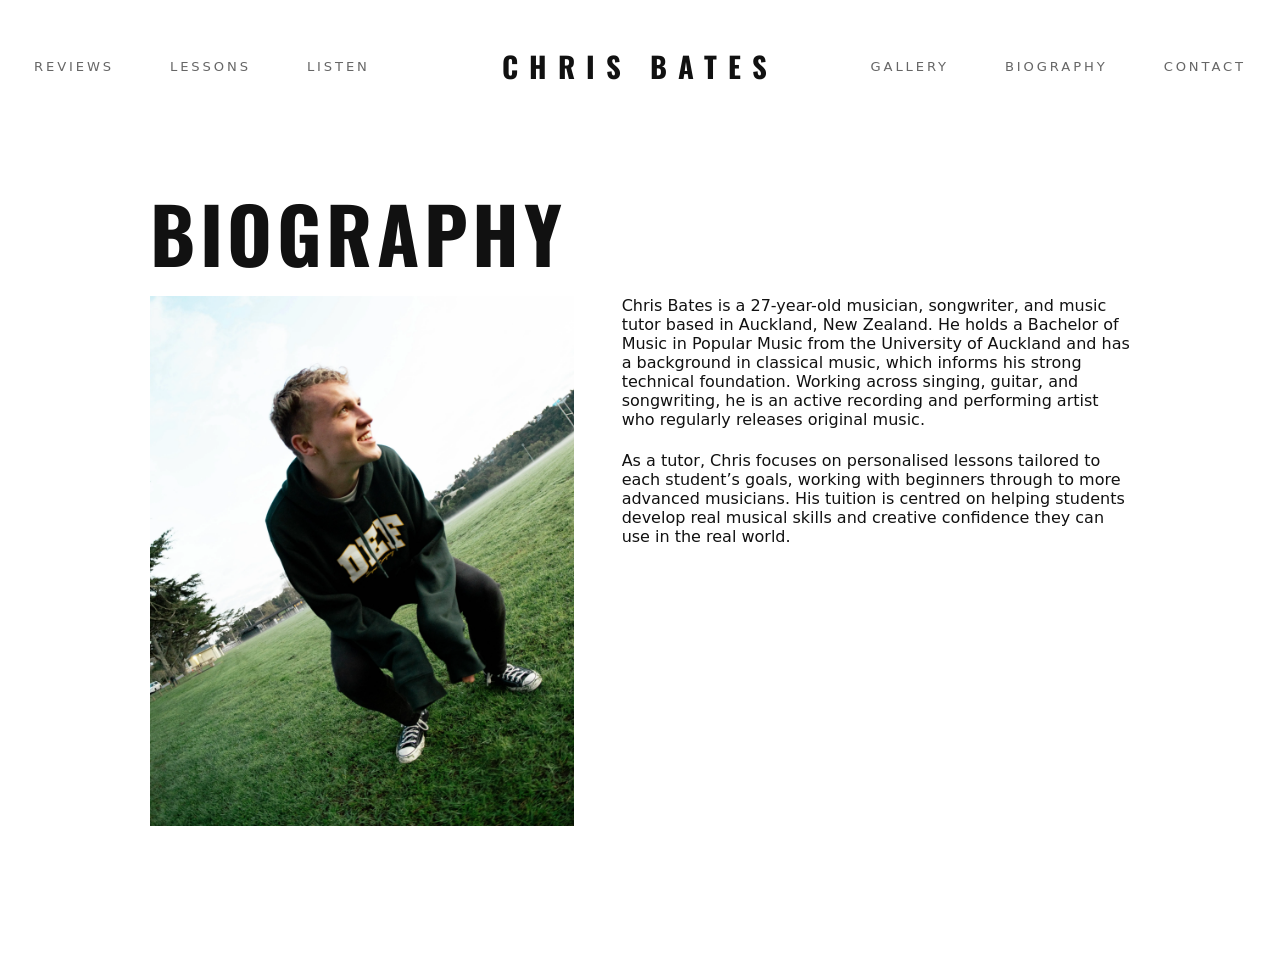
==== biography/index.html @ bfe5a878 "Add files via upload" ====
<!DOCTYPE html>
<html lang="en">
<head>
  <meta charset="UTF-8" />
  <meta name="viewport" content="width=device-width, initial-scale=1" />
  <title>Biography — Chris Bates</title>
  <link rel="stylesheet" href="/css/style.css" />
</head>
<body>

  <header class="header">
    <nav class="nav">
      <div class="nav-left">
        <a href="/reviews" class="nav-link">Reviews</a>
        <a href="/lessons" class="nav-link">Lessons</a>
        <a href="/listen" class="nav-link">Listen</a>
      </div>

      <a href="/" class="brand">Chris Bates</a>

      <div class="nav-right">
        <a href="/gallery" class="nav-link">Gallery</a>
        <a href="/biography" class="nav-link">Biography</a>
        <a href="/contact" class="nav-link">Contact</a>
      </div>
    </nav>
  </header>

  <main class="page">
    <div class="page-inner">

      <h1>Biography</h1>

      <div class="bio-layout">
        <div class="bio-image">
          <img src="/img/green.webp" alt="Chris Bates portrait">
        </div>

        <div class="bio-text">
          <p>
            Chris Bates is a 27-year-old musician, songwriter, and music tutor based in Auckland,
            New Zealand. He holds a Bachelor of Music in Popular Music from the University of Auckland
            and has a background in classical music, which informs his strong technical foundation.
            Working across singing, guitar, and songwriting, he is an active recording and performing
            artist who regularly releases original music.
          </p>

          <p>
            As a tutor, Chris focuses on personalised lessons tailored to each student’s goals,
            working with beginners through to more advanced musicians. His tuition is centred on
            helping students develop real musical skills and creative confidence they can use in
            the real world.
          </p>
        </div>
      </div>

    </div>
  </main>

</body>
</html>
---- css/style.css ----
/* ================= FONTS ================= */

@font-face {
  font-family: 'Oswald';
  src: url('/fonts/Oswald-Regular.ttf') format('truetype');
  font-weight: 400;
  font-style: normal;
  font-display: swap;
}

@font-face {
  font-family: 'Oswald';
  src: url('/fonts/Oswald-Medium.ttf') format('truetype');
  font-weight: 500;
  font-style: normal;
  font-display: swap;
}

@font-face {
  font-family: 'Oswald';
  src: url('/fonts/Oswald-Bold.ttf') format('truetype');
  font-weight: 700;
  font-style: normal;
  font-display: swap;
}

/* ================= ROOT ================= */

:root{
  --text:#111;
  --muted:#666;
  --bg:#fff;

  --max:1280px;
  --gutter: clamp(18px, 3vw, 34px);

  --page-max: 980px;
  --rule: #e9e9e9;
}

*{box-sizing:border-box}
html,body{margin:0;padding:0}

body{
  font-family: system-ui,-apple-system,Segoe UI,Roboto,Helvetica,Arial,sans-serif;
  background:var(--bg);
  color:var(--text);
}

/* ================= HEADER ================= */

.header{
  background:#fff;
  padding:52px var(--gutter) 44px;
}

.nav{
  width:min(var(--max), 100%);
  margin:0 auto;
  display:grid;
  grid-template-columns:1fr auto 1fr;
  align-items:center;
  column-gap:48px;
}

.nav-left,
.nav-right{
  display:flex;
  gap:56px;
  align-items:center;
  white-space:nowrap;
}

.nav-right{justify-content:flex-end}

.nav-link{
  text-decoration:none;
  color:var(--muted);
  text-transform:uppercase;
  letter-spacing:0.22em;
  font-size:0.82rem;
  font-weight:400;
}

.nav-link:hover{color:var(--text)}

.brand{
  text-decoration:none;
  color:var(--text);
  font-family:'Oswald', system-ui, sans-serif;
  text-transform:uppercase;
  letter-spacing:0.38em;
  font-size:1.8rem;
  font-weight:700;
  line-height:1;
}

@media (max-width:1180px){
  .header{padding:44px var(--gutter) 38px}
  .nav{column-gap:28px}
  .nav-left,.nav-right{gap:36px}
  .nav-link{font-size:0.78rem; letter-spacing:0.18em}
  .brand{font-size:1.6rem; letter-spacing:0.30em}
}

@media (max-width:980px){
  .header{padding:34px var(--gutter) 28px}
  .nav{
    grid-template-columns:1fr;
    row-gap:18px;
    justify-items:center;
  }
  .nav-left,.nav-right{
    justify-content:center;
    flex-wrap:wrap;
    gap:20px;
  }
  .brand{font-size:1.4rem; letter-spacing:0.22em}
}

/* ================= HOME HERO ================= */

.hero{
  width:min(var(--max), calc(100% - (var(--gutter) * 2)));
  margin:18px auto 0;
  height:82vh;
  background:url("../img/hero.webp") center / cover no-repeat;
  position:relative;
  overflow:hidden;
}

.hero::after{
  content:"";
  position:absolute;
  inset:0;
  background:rgba(0,0,0,0.42);
}

.hero-copy{
  position:absolute;
  left:0; right:0;
  bottom:56px;
  text-align:center;
  padding:0 28px;
  color:#fff;
  z-index:1;
}

.hero-copy h1{
  margin:0 0 14px;
  font-family:'Oswald', system-ui, sans-serif;
  font-size:clamp(26px,2.9vw,44px);
  font-weight:700;
  letter-spacing:0.06em;
  text-transform:uppercase;
  line-height:1.05;
  white-space:nowrap;
}

/* mobile: allow wrapping so it doesn't chop off */
@media (max-width:820px){
  .hero{height:72vh}
  .hero-copy{bottom:32px}

  .hero-copy h1{
    white-space:normal;
    text-wrap:balance;
    overflow-wrap:break-word;
    font-size:clamp(22px,6vw,32px);
    letter-spacing:0.04em;
  }
}

.hero-copy p{
  margin:0 0 22px;
  font-size:1rem;
  color:rgba(255,255,255,0.9);
}

/* ================= BUTTONS ================= */

.cta{
  display:inline-block;
  text-decoration:none;
  padding:14px 30px;
  border:2px solid #fff;
  color:#fff;
  text-transform:uppercase;
  letter-spacing:0.25em;
  font-weight:700;
  background:transparent;
}

.cta:hover{background:rgba(255,255,255,0.12)}

.cta.dark{
  border-color:#111;
  color:#111;
}

.cta.dark:hover{
  background:rgba(0,0,0,0.06);
}

/* ================= WHITE PAGES ================= */

.page{
  width:min(var(--max), 100%);
  margin:0 auto;
  padding:26px var(--gutter) 90px;
}

.page-inner{
  width:min(var(--page-max), 100%);
  margin:0 auto;
  padding:44px 0;
}

/* Page titles */
.page h1{
  margin:0 0 26px;
  font-family:'Oswald', system-ui, sans-serif;
  font-size:clamp(44px,6vw,78px);
  line-height:0.98;
  font-weight:700;
  letter-spacing:0.06em;
  text-transform:uppercase;
}

/* Section titles */
.page h2{
  font-family:'Oswald', system-ui, sans-serif;
  text-transform:uppercase;
  letter-spacing:0.12em;
  font-weight:600;
  font-size:1.15rem;
  margin:0 0 10px;
}

/* Intro */
.page .intro{
  margin:0 0 46px;
  font-size:1.06rem;
  color:#222;
  max-width:75ch;
}

/* Content blocks */
.lesson-block{
  padding:18px 0;
  border-top:1px solid var(--rule);
}

.lesson-block:first-of-type{
  border-top:none;
  padding-top:0;
}

.lesson-block p{
  margin:0;
  color:#333;
  max-width:80ch;
}

/* Contact CTA spacing */
.page-cta{
  margin-top:32px;
}

/* ================= BIO PAGE ================= */

.bio-layout{
  display:grid;
  grid-template-columns:1fr 1.2fr;
  gap:48px;
  align-items:start;
}

.bio-image img{
  width:100%;
  height:auto;
  display:block;
}

.bio-text p{
  margin:0 0 22px;
  max-width:70ch;
}

@media (max-width:900px){
  .bio-layout{
    grid-template-columns:1fr;
    gap:32px;
  }
}

/* ================= GALLERY ================= */

.gallery-grid{
  display:grid;
  grid-template-columns:repeat(2, 1fr);
  gap:26px;
}

.gallery-grid img{
  width:100%;
  height:auto;
  display:block;
}

@media (max-width:820px){
  .gallery-grid{
    grid-template-columns:1fr;
    gap:18px;
  }
}
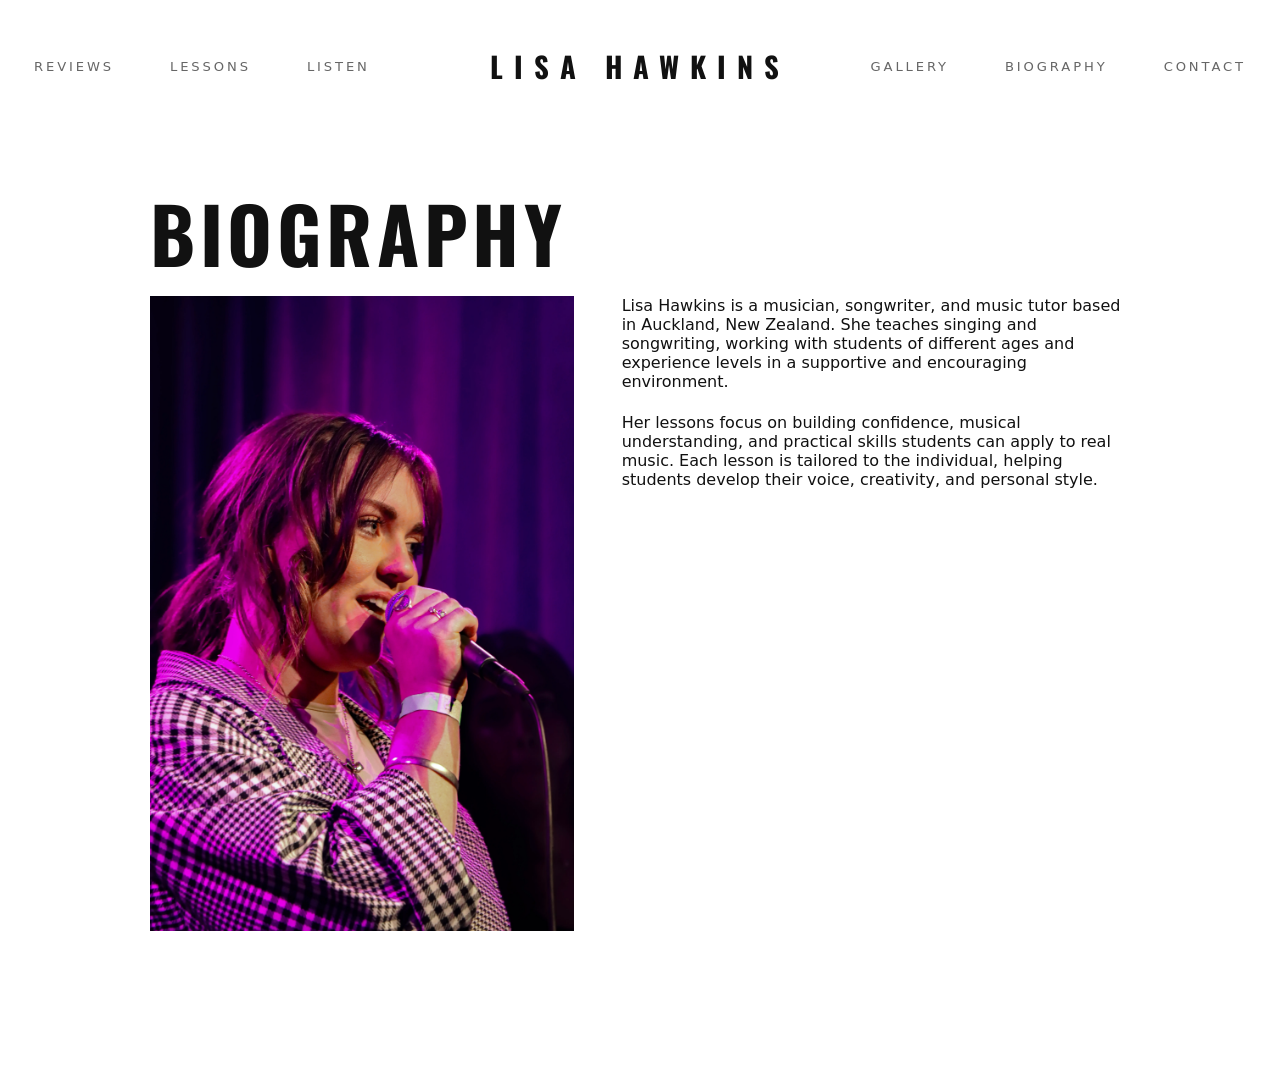
==== commit 60d56fd7: "Change biography from Chris Bates to Lisa Hawkins Updated the biography page to reflect Lisa Hawkins" ====
--- a/biography/index.html
+++ b/biography/index.html
@@ -3,7 +3,7 @@
 <head>
   <meta charset="UTF-8" />
   <meta name="viewport" content="width=device-width, initial-scale=1" />
-  <title>Biography — Chris Bates</title>
+  <title>Biography — Lisa Hawkins</title>
   <link rel="stylesheet" href="/css/style.css" />
 </head>
 <body>
@@ -16,7 +16,7 @@
         <a href="/listen" class="nav-link">Listen</a>
       </div>
 
-      <a href="/" class="brand">Chris Bates</a>
+      <a href="/" class="brand">Lisa Hawkins</a>
 
       <div class="nav-right">
         <a href="/gallery" class="nav-link">Gallery</a>
@@ -33,23 +33,20 @@
 
       <div class="bio-layout">
         <div class="bio-image">
-          <img src="/img/green.webp" alt="Chris Bates portrait">
+          <img src="/img/lisaportrait1.webp" alt="Lisa Hawkins portrait">
         </div>
 
         <div class="bio-text">
           <p>
-            Chris Bates is a 27-year-old musician, songwriter, and music tutor based in Auckland,
-            New Zealand. He holds a Bachelor of Music in Popular Music from the University of Auckland
-            and has a background in classical music, which informs his strong technical foundation.
-            Working across singing, guitar, and songwriting, he is an active recording and performing
-            artist who regularly releases original music.
+            Lisa Hawkins is a musician, songwriter, and music tutor based in Auckland,
+            New Zealand. She teaches singing and songwriting, working with students of
+            different ages and experience levels in a supportive and encouraging environment.
           </p>
 
           <p>
-            As a tutor, Chris focuses on personalised lessons tailored to each student’s goals,
-            working with beginners through to more advanced musicians. His tuition is centred on
-            helping students develop real musical skills and creative confidence they can use in
-            the real world.
+            Her lessons focus on building confidence, musical understanding, and practical
+            skills students can apply to real music. Each lesson is tailored to the individual,
+            helping students develop their voice, creativity, and personal style.
           </p>
         </div>
       </div>
--- a/css/style.css
+++ b/css/style.css
@@ -124,7 +124,7 @@
   width:min(var(--max), calc(100% - (var(--gutter) * 2)));
   margin:18px auto 0;
   height:82vh;
-  background:url("../img/hero.webp") center / cover no-repeat;
+  background:url("../img/lisalandscape1.webp") center / cover no-repeat;
   position:relative;
   overflow:hidden;
 }
